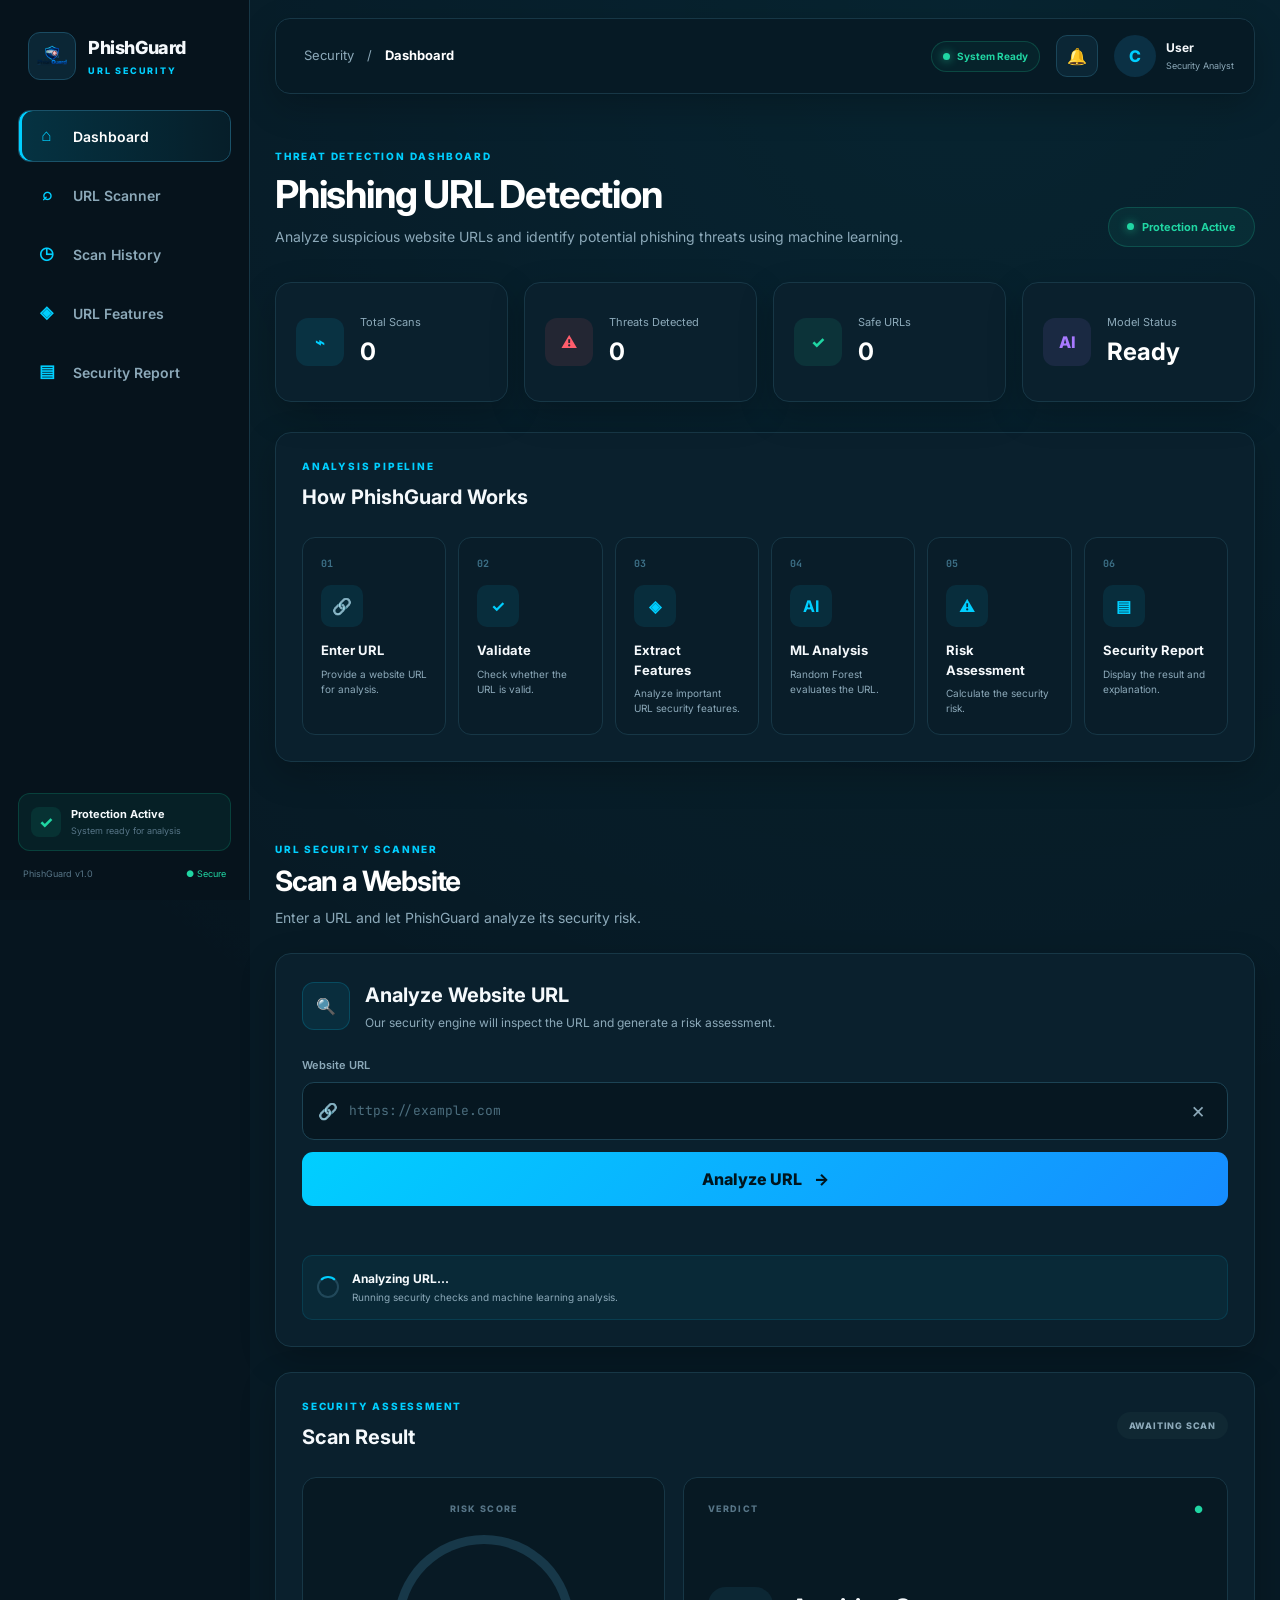
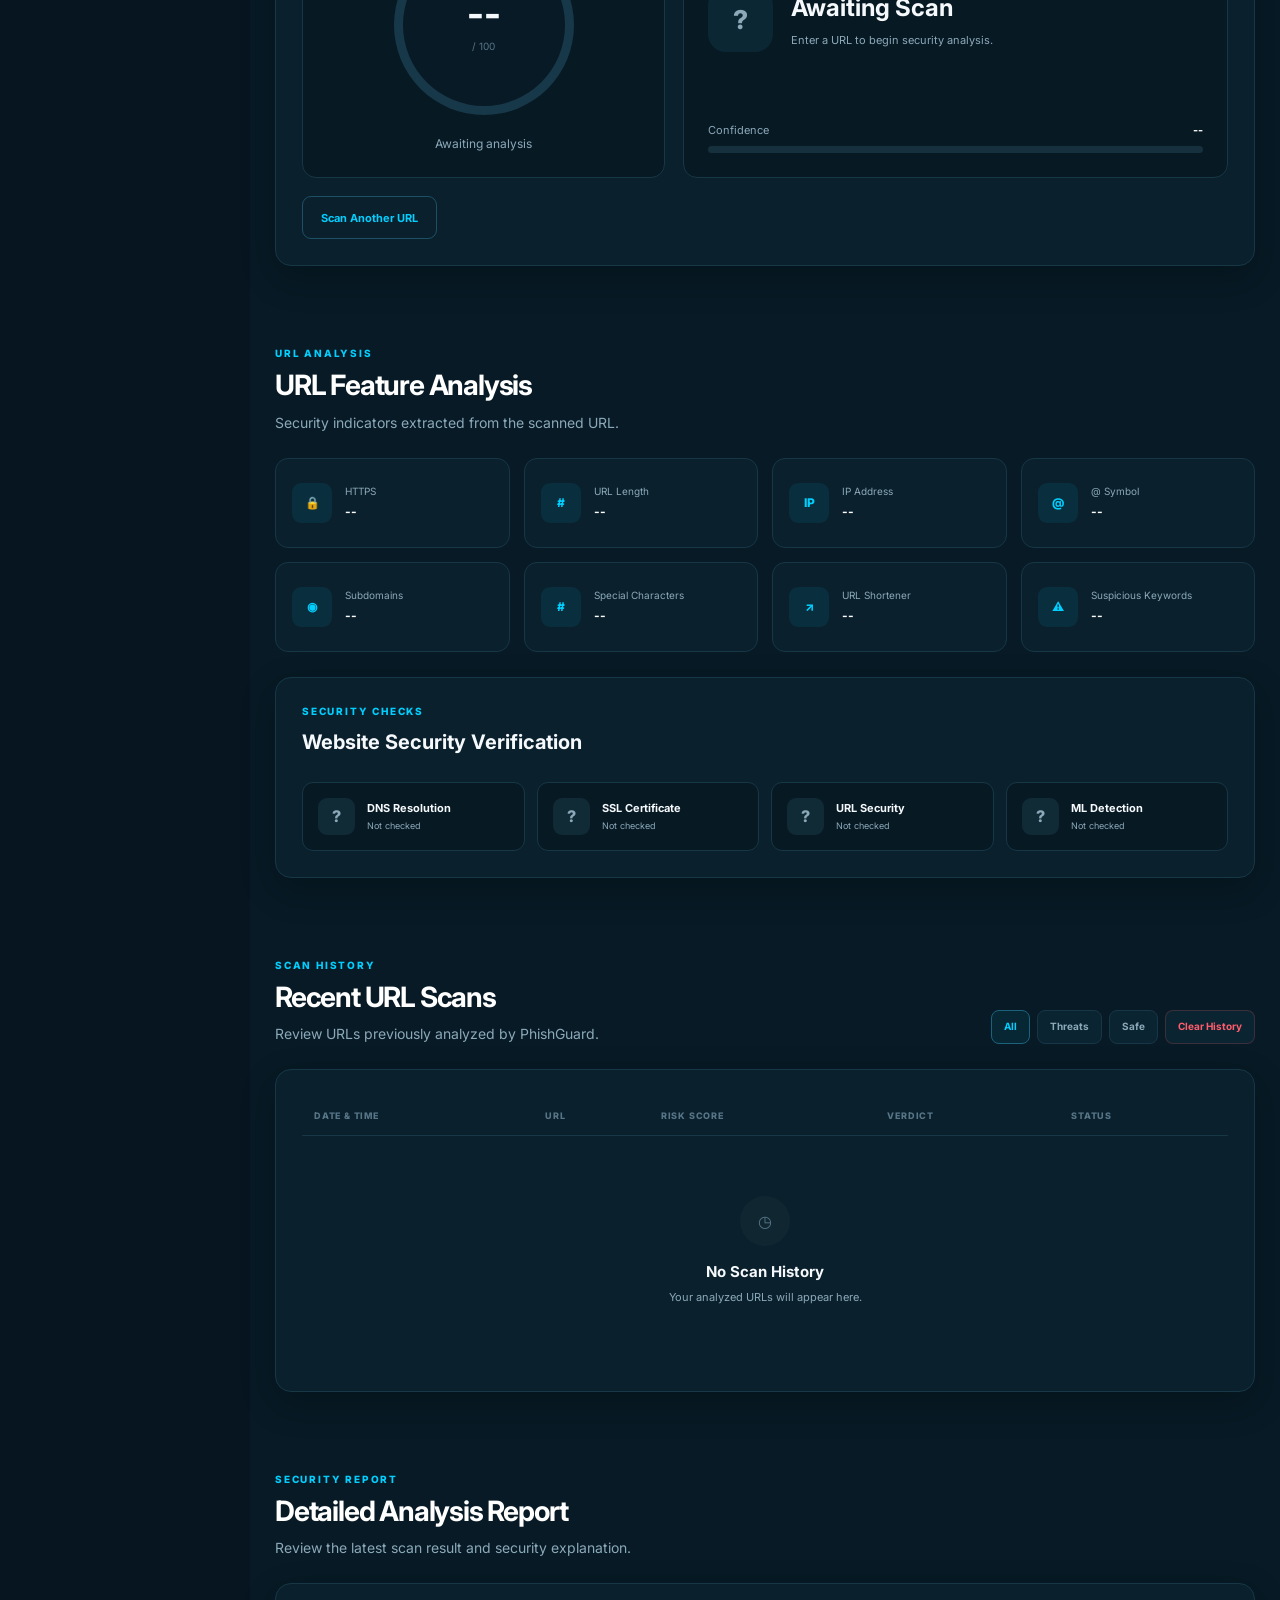
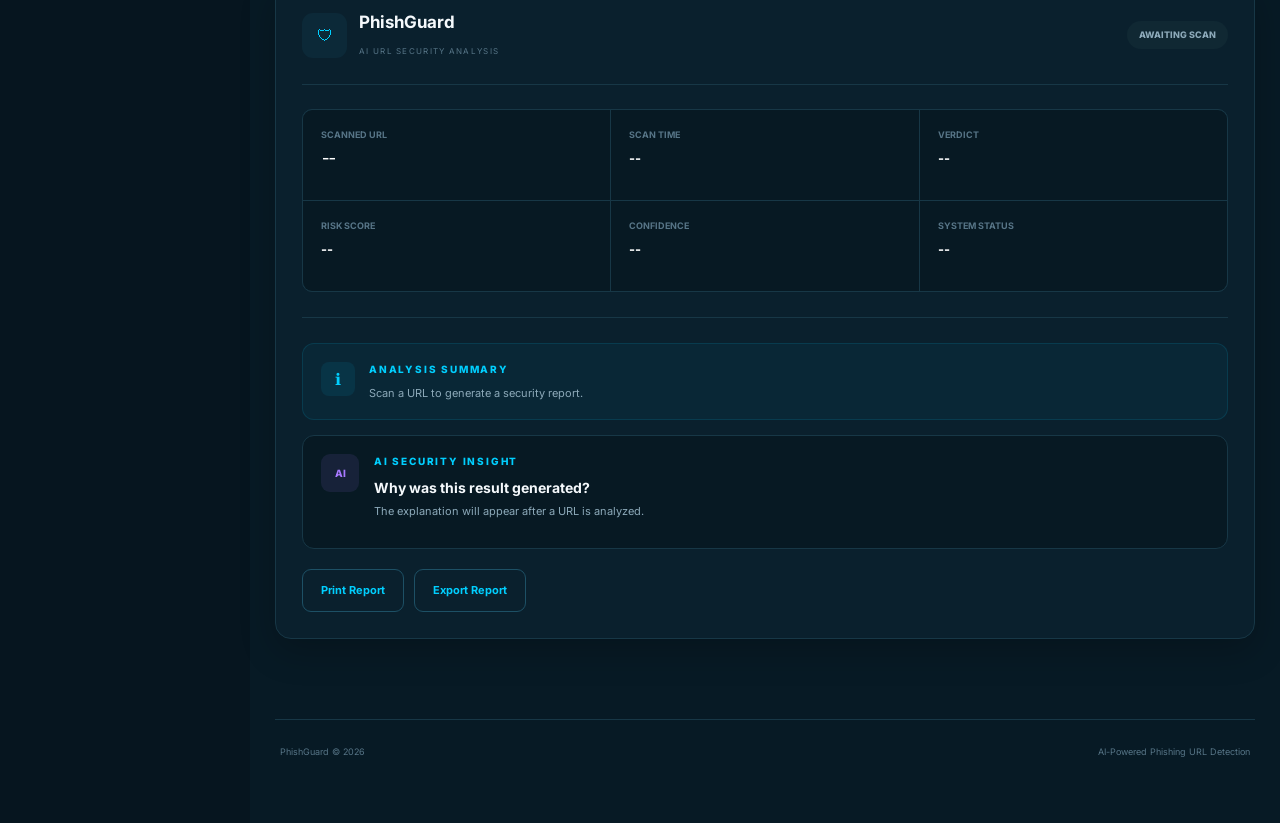
==== Frontend/index.html @ a1204cac "Add PhishGuard frontend and ML service" ====
<!DOCTYPE html>
<html lang="en">
<head>
    <meta charset="UTF-8">

    <meta
        name="viewport"
        content="width=device-width, initial-scale=1.0"
    >

    <title>PhishGuard | Phishing URL Detection</title>

    <meta
        name="description"
        content="PhishGuard AI-powered phishing URL detection and security analysis dashboard."
    >

    <link rel="stylesheet" href="style.css">

    <link
        rel="preconnect"
        href="https://fonts.googleapis.com"
    >

    <link
        rel="preconnect"
        href="https://fonts.gstatic.com"
        crossorigin
    >

    <link
        href="https://fonts.googleapis.com/css2?family=Inter:wght@400;500;600;700;800&family=JetBrains+Mono:wght@400;500;600&display=swap"
        rel="stylesheet"
    >
</head>

<body>

<div class="app">

    <!-- =====================================================
         SIDEBAR
    ====================================================== -->

    <aside class="sidebar">

        <div class="sidebar-inner">

            <!-- BRAND -->
            <div class="brand">

                <div class="brand-logo">
                    <img
                        src="assets/phishguard-logo.png"
                        alt="PhishGuard Logo"
                    >
                </div>

                <div class="brand-text">
                    <h1>PhishGuard</h1>
                    <span>URL SECURITY</span>
                </div>

            </div>


            <!-- NAVIGATION -->
            <nav class="navigation" aria-label="Main navigation">

                <a
                    href="#dashboard"
                    class="nav-item active"
                    data-section="dashboard"
                >
                    <span class="nav-icon">⌂</span>
                    <span class="nav-label">Dashboard</span>
                </a>


                <a
                    href="#scanner"
                    class="nav-item"
                    data-section="scanner"
                >
                    <span class="nav-icon">⌕</span>
                    <span class="nav-label">URL Scanner</span>
                </a>


                <a
                    href="#history"
                    class="nav-item"
                    data-section="history"
                >
                    <span class="nav-icon">◷</span>
                    <span class="nav-label">Scan History</span>
                </a>


                <a
                    href="#features"
                    class="nav-item"
                    data-section="features"
                >
                    <span class="nav-icon">◈</span>
                    <span class="nav-label">URL Features</span>
                </a>


                <a
                    href="#report"
                    class="nav-item"
                    data-section="report"
                >
                    <span class="nav-icon">▤</span>
                    <span class="nav-label">Security Report</span>
                </a>

            </nav>


            <!-- SIDEBAR STATUS -->
            <div class="sidebar-bottom">

                <div class="protection-card">

                    <div class="protection-icon">
                        ✓
                    </div>

                    <div>
                        <strong>Protection Active</strong>
                        <span>System ready for analysis</span>
                    </div>

                </div>


                <div class="sidebar-footer">

                    <span>PhishGuard v1.0</span>

                    <span class="secure-status">
                        ● Secure
                    </span>

                </div>

            </div>

        </div>

    </aside>



    <!-- =====================================================
         MAIN CONTENT
    ====================================================== -->

    <main class="main-content">


        <!-- =================================================
             TOP BAR
        ================================================== -->

        <header class="topbar">

            <div class="mobile-brand">
                <strong>PhishGuard</strong>
            </div>


            <div class="breadcrumb">

                <span>Security</span>

                <span>/</span>

                <strong id="breadcrumbCurrent">
                    Dashboard
                </strong>

            </div>


            <div class="topbar-right">

                <div class="system-status">

                    <span class="status-dot"></span>

                    <span>System Ready</span>

                </div>


                <button
                    type="button"
                    class="notification-btn"
                    title="Notifications"
                >
                    🔔
                </button>


                <div class="profile">

                    <div class="profile-avatar">
                        C
                    </div>

                    <div class="profile-info">

                        <strong>User</strong>

                        <span>Security Analyst</span>

                    </div>

                </div>

            </div>

        </header>



        <!-- =================================================
             PAGE CONTENT
        ================================================== -->

        <div class="page-content">


            <!-- =================================================
                 DASHBOARD
            ================================================== -->

            <section
                id="dashboard"
                class="page-section dashboard-section"
            >

                <div class="page-header">

                    <div>

                        <span class="section-label">
                            THREAT DETECTION DASHBOARD
                        </span>

                        <h2>
                            Phishing URL Detection
                        </h2>

                        <p>
                            Analyze suspicious website URLs and
                            identify potential phishing threats
                            using machine learning.
                        </p>

                    </div>

                    <div class="dashboard-status">

                        <span class="status-dot"></span>

                        <span>Protection Active</span>

                    </div>

                </div>


                <!-- STATISTICS -->

                <div class="stats-grid">

                    <div class="stat-card">

                        <div class="stat-icon blue">
                            ⌁
                        </div>

                        <div class="stat-content">

                            <span>Total Scans</span>

                            <strong id="totalScans">
                                0
                            </strong>

                        </div>

                    </div>


                    <div class="stat-card">

                        <div class="stat-icon red">
                            ⚠
                        </div>

                        <div class="stat-content">

                            <span>Threats Detected</span>

                            <strong id="threatsDetected">
                                0
                            </strong>

                        </div>

                    </div>


                    <div class="stat-card">

                        <div class="stat-icon green">
                            ✓
                        </div>

                        <div class="stat-content">

                            <span>Safe URLs</span>

                            <strong id="safeUrls">
                                0
                            </strong>

                        </div>

                    </div>


                    <div class="stat-card">

                        <div class="stat-icon purple">
                            AI
                        </div>

                        <div class="stat-content">

                            <span>Model Status</span>

                            <strong id="modelStatus">
                                Ready
                            </strong>

                        </div>

                    </div>

                </div>


                <!-- HOW IT WORKS -->

                <div class="content-card workflow-card">

                    <div class="card-heading">

                        <div>
                            <span class="section-label">
                                ANALYSIS PIPELINE
                            </span>

                            <h3>
                                How PhishGuard Works
                            </h3>
                        </div>

                    </div>


                    <div class="workflow-grid">

                        <div class="workflow-step">

                            <div class="step-number">01</div>

                            <div class="step-icon">🔗</div>

                            <h4>
                                Enter URL
                            </h4>

                            <p>
                                Provide a website URL for analysis.
                            </p>

                        </div>


                        <div class="workflow-step">

                            <div class="step-number">02</div>

                            <div class="step-icon">✓</div>

                            <h4>
                                Validate
                            </h4>

                            <p>
                                Check whether the URL is valid.
                            </p>

                        </div>


                        <div class="workflow-step">

                            <div class="step-number">03</div>

                            <div class="step-icon">◈</div>

                            <h4>
                                Extract Features
                            </h4>

                            <p>
                                Analyze important URL security features.
                            </p>

                        </div>


                        <div class="workflow-step">

                            <div class="step-number">04</div>

                            <div class="step-icon">AI</div>

                            <h4>
                                ML Analysis
                            </h4>

                            <p>
                                Random Forest evaluates the URL.
                            </p>

                        </div>


                        <div class="workflow-step">

                            <div class="step-number">05</div>

                            <div class="step-icon">⚠</div>

                            <h4>
                                Risk Assessment
                            </h4>

                            <p>
                                Calculate the security risk.
                            </p>

                        </div>


                        <div class="workflow-step">

                            <div class="step-number">06</div>

                            <div class="step-icon">▤</div>

                            <h4>
                                Security Report
                            </h4>

                            <p>
                                Display the result and explanation.
                            </p>

                        </div>

                    </div>

                </div>

            </section>



            <!-- =================================================
                 URL SCANNER
            ================================================== -->

            <section
                id="scanner"
                class="page-section"
            >

                <div class="section-title">

                    <span class="section-label">
                        URL SECURITY SCANNER
                    </span>

                    <h2>
                        Scan a Website
                    </h2>

                    <p>
                        Enter a URL and let PhishGuard analyze
                        its security risk.
                    </p>

                </div>


                <div class="content-card scanner-card">

                    <div class="scanner-heading">

                        <div class="scanner-icon">
                            🔍
                        </div>

                        <div>

                            <h3>
                                Analyze Website URL
                            </h3>

                            <p>
                                Our security engine will inspect
                                the URL and generate a risk assessment.
                            </p>

                        </div>

                    </div>


                    <div class="url-input-area">

                        <label for="urlInput">
                            Website URL
                        </label>

                        <div class="url-input-wrapper">

                            <span class="url-input-icon">
                                🔗
                            </span>

                            <input
                                type="text"
                                id="urlInput"
                                name="url"
                                placeholder="https://example.com"
                                autocomplete="off"
                                spellcheck="false"
                            >

                            <button
                                type="button"
                                id="clearInput"
                                class="clear-input"
                                title="Clear URL"
                            >
                                ×
                            </button>

                        </div>


                        <button
                            type="button"
                            id="analyzeBtn"
                            class="analyze-btn"
                        >

                            <span class="analyze-btn-text">
                                Analyze URL
                            </span>

                            <span class="analyze-btn-icon">
                                →
                            </span>

                        </button>

                    </div>


                    <!-- MESSAGE -->

                    <div
                        id="scannerMessage"
                        class="scanner-message"
                        aria-live="polite"
                    ></div>


                    <!-- LOADING -->

                    <div
                        id="scanLoading"
                        class="scan-loading"
                        hidden
                    >

                        <div class="loading-spinner"></div>

                        <div>

                            <strong>
                                Analyzing URL...
                            </strong>

                            <span>
                                Running security checks and machine learning analysis.
                            </span>

                        </div>

                    </div>

                </div>


                <!-- SCAN RESULT -->

                <div
                    id="scanResult"
                    class="content-card result-card"
                >

                    <div class="result-header">

                        <div>

                            <span class="section-label">
                                SECURITY ASSESSMENT
                            </span>

                            <h3>
                                Scan Result
                            </h3>

                        </div>

                        <span
                            id="resultStatus"
                            class="result-status awaiting"
                        >
                            AWAITING SCAN
                        </span>

                    </div>


                    <div class="assessment-grid">


                        <!-- RISK SCORE -->

                        <div class="risk-card">

                            <span class="card-label">
                                RISK SCORE
                            </span>

                            <div class="risk-gauge">

                                <div
                                    id="riskGauge"
                                    class="risk-gauge-circle"
                                >

                                    <div class="gauge-content">

                                        <strong id="riskScore">
                                            --
                                        </strong>

                                        <span>
                                            / 100
                                        </span>

                                    </div>

                                </div>

                            </div>

                            <span
                                id="riskLevel"
                                class="risk-level"
                            >
                                Awaiting analysis
                            </span>

                        </div>


                        <!-- VERDICT -->

                        <div class="verdict-card">

                            <div class="card-top">

                                <span class="card-label">
                                    VERDICT
                                </span>

                                <span
                                    id="verdictIndicator"
                                    class="live-indicator"
                                >
                                    ●
                                </span>

                            </div>


                            <div class="verdict-content">

                                <div
                                    id="verdictIcon"
                                    class="verdict-icon"
                                >
                                    ?
                                </div>

                                <div>

                                    <strong id="verdictText">
                                        Awaiting Scan
                                    </strong>

                                    <span id="verdictDescription">
                                        Enter a URL to begin security analysis.
                                    </span>

                                </div>

                            </div>


                            <div class="confidence-section">

                                <div class="confidence-header">

                                    <span>
                                        Confidence
                                    </span>

                                    <strong id="confidenceValue">
                                        --
                                    </strong>

                                </div>

                                <div class="progress-bar">

                                    <div
                                        id="confidenceFill"
                                        class="progress-fill"
                                        style="width: 0%"
                                    ></div>

                                </div>

                            </div>

                        </div>

                    </div>


                    <button
                        type="button"
                        id="scanAgainBtn"
                        class="secondary-btn"
                    >
                        Scan Another URL
                    </button>

                </div>

            </section>



            <!-- =================================================
                 URL FEATURES
            ================================================== -->

            <section
                id="features"
                class="page-section"
            >

                <div class="section-title">

                    <span class="section-label">
                        URL ANALYSIS
                    </span>

                    <h2>
                        URL Feature Analysis
                    </h2>

                    <p>
                        Security indicators extracted from the scanned URL.
                    </p>

                </div>


                <div class="features-grid">


                    <div class="feature-card">

                        <div class="feature-icon">
                            🔒
                        </div>

                        <div class="feature-content">

                            <span>
                                HTTPS
                            </span>

                            <strong id="featureHttpsStatus">
                                --
                            </strong>

                        </div>

                    </div>


                    <div class="feature-card">

                        <div class="feature-icon">
                            #
                        </div>

                        <div class="feature-content">

                            <span>
                                URL Length
                            </span>

                            <strong id="featureLengthStatus">
                                --
                            </strong>

                        </div>

                    </div>


                    <div class="feature-card">

                        <div class="feature-icon">
                            IP
                        </div>

                        <div class="feature-content">

                            <span>
                                IP Address
                            </span>

                            <strong id="featureIPStatus">
                                --
                            </strong>

                        </div>

                    </div>


                    <div class="feature-card">

                        <div class="feature-icon">
                            @
                        </div>

                        <div class="feature-content">

                            <span>
                                @ Symbol
                            </span>

                            <strong id="featureAtStatus">
                                --
                            </strong>

                        </div>

                    </div>


                    <div class="feature-card">

                        <div class="feature-icon">
                            ◉
                        </div>

                        <div class="feature-content">

                            <span>
                                Subdomains
                            </span>

                            <strong id="featureSubdomainStatus">
                                --
                            </strong>

                        </div>

                    </div>


                    <div class="feature-card">

                        <div class="feature-icon">
                            #
                        </div>

                        <div class="feature-content">

                            <span>
                                Special Characters
                            </span>

                            <strong id="featureSpecialStatus">
                                --
                            </strong>

                        </div>

                    </div>


                    <div class="feature-card">

                        <div class="feature-icon">
                            ↗
                        </div>

                        <div class="feature-content">

                            <span>
                                URL Shortener
                            </span>

                            <strong id="featureShortenerStatus">
                                --
                            </strong>

                        </div>

                    </div>


                    <div class="feature-card">

                        <div class="feature-icon">
                            ⚠
                        </div>

                        <div class="feature-content">

                            <span>
                                Suspicious Keywords
                            </span>

                            <strong id="featureKeywordsStatus">
                                --
                            </strong>

                        </div>

                    </div>

                </div>


                <!-- SECURITY CHECKS -->

                <div class="content-card security-checks-card">

                    <div class="card-heading">

                        <div>

                            <span class="section-label">
                                SECURITY CHECKS
                            </span>

                            <h3>
                                Website Security Verification
                            </h3>

                        </div>

                    </div>


                    <div class="security-checks-grid">


                        <div class="security-check-card">

                            <div
                                id="dnsCheckIcon"
                                class="security-check-icon"
                            >
                                ?
                            </div>

                            <div class="security-check-content">

                                <strong>
                                    DNS Resolution
                                </strong>

                                <span id="dnsCheckStatus">
                                    Not checked
                                </span>

                            </div>

                        </div>


                        <div class="security-check-card">

                            <div
                                id="sslCheckIcon"
                                class="security-check-icon"
                            >
                                ?
                            </div>

                            <div class="security-check-content">

                                <strong>
                                    SSL Certificate
                                </strong>

                                <span id="sslCheckStatus">
                                    Not checked
                                </span>

                            </div>

                        </div>


                        <div class="security-check-card">

                            <div
                                id="urlCheckIcon"
                                class="security-check-icon"
                            >
                                ?
                            </div>

                            <div class="security-check-content">

                                <strong>
                                    URL Security
                                </strong>

                                <span id="urlCheckStatus">
                                    Not checked
                                </span>

                            </div>

                        </div>


                        <div class="security-check-card">

                            <div
                                id="mlCheckIcon"
                                class="security-check-icon"
                            >
                                ?
                            </div>

                            <div class="security-check-content">

                                <strong>
                                    ML Detection
                                </strong>

                                <span id="mlCheckStatus">
                                    Not checked
                                </span>

                            </div>

                        </div>

                    </div>

                </div>

            </section>



            <!-- =================================================
                 HISTORY
            ================================================== -->

            <section
                id="history"
                class="page-section"
            >

                <div class="section-title history-heading">

                    <div>

                        <span class="section-label">
                            SCAN HISTORY
                        </span>

                        <h2>
                            Recent URL Scans
                        </h2>

                        <p>
                            Review URLs previously analyzed by PhishGuard.
                        </p>

                    </div>


                    <div class="history-actions">

                        <button
                            type="button"
                            id="historyAllBtn"
                            class="filter-btn active"
                            data-filter="all"
                        >
                            All
                        </button>

                        <button
                            type="button"
                            id="historyThreatBtn"
                            class="filter-btn"
                            data-filter="threat"
                        >
                            Threats
                        </button>

                        <button
                            type="button"
                            id="historySafeBtn"
                            class="filter-btn"
                            data-filter="safe"
                        >
                            Safe
                        </button>

                        <button
                            type="button"
                            id="clearHistoryBtn"
                            class="clear-history-btn"
                        >
                            Clear History
                        </button>

                    </div>

                </div>


                <div class="content-card history-card">

                    <div class="history-table-container">

                        <table class="history-table">

                            <thead>

                                <tr>

                                    <th>
                                        Date & Time
                                    </th>

                                    <th>
                                        URL
                                    </th>

                                    <th>
                                        Risk Score
                                    </th>

                                    <th>
                                        Verdict
                                    </th>

                                    <th>
                                        Status
                                    </th>

                                </tr>

                            </thead>


                            <tbody id="historyTableBody">

                                <!-- JavaScript inserts history rows here -->

                            </tbody>

                        </table>


                        <div
                            id="emptyHistory"
                            class="empty-history"
                        >

                            <div class="empty-history-icon">
                                ◷
                            </div>

                            <h3>
                                No Scan History
                            </h3>

                            <p>
                                Your analyzed URLs will appear here.
                            </p>

                        </div>

                    </div>

                </div>

            </section>



            <!-- =================================================
                 SECURITY REPORT
            ================================================== -->

            <section
                id="report"
                class="page-section"
            >

                <div class="section-title">

                    <span class="section-label">
                        SECURITY REPORT
                    </span>

                    <h2>
                        Detailed Analysis Report
                    </h2>

                    <p>
                        Review the latest scan result and security explanation.
                    </p>

                </div>


                <div class="content-card report-card">


                    <div class="report-header">

                        <div class="report-brand">

                            <div class="report-logo">
                                🛡
                            </div>

                            <div>

                                <h3>
                                    PhishGuard
                                </h3>

                                <span>
                                    AI URL SECURITY ANALYSIS
                                </span>

                            </div>

                        </div>


                        <div
                            id="reportBadge"
                            class="report-badge"
                        >
                            AWAITING SCAN
                        </div>

                    </div>


                    <div class="report-grid">


                        <div class="report-item">

                            <span>
                                Scanned URL
                            </span>

                            <strong
                                id="reportUrl"
                                class="mono"
                            >
                                --
                            </strong>

                        </div>


                        <div class="report-item">

                            <span>
                                Scan Time
                            </span>

                            <strong id="reportTime">
                                --
                            </strong>

                        </div>


                        <div class="report-item">

                            <span>
                                Verdict
                            </span>

                            <strong id="reportVerdict">
                                --
                            </strong>

                        </div>


                        <div class="report-item">

                            <span>
                                Risk Score
                            </span>

                            <strong id="reportRiskScore">
                                --
                            </strong>

                        </div>


                        <div class="report-item">

                            <span>
                                Confidence
                            </span>

                            <strong id="reportConfidence">
                                --
                            </strong>

                        </div>


                        <div class="report-item">

                            <span>
                                System Status
                            </span>

                            <strong id="reportStatus">
                                --
                            </strong>

                        </div>

                    </div>


                    <div class="report-divider"></div>


                    <!-- REPORT SUMMARY -->

                    <div class="report-explanation">

                        <div class="report-explanation-icon">
                            ℹ
                        </div>

                        <div>

                            <span class="section-label">
                                ANALYSIS SUMMARY
                            </span>

                            <p id="reportSummary">
                                Scan a URL to generate a security report.
                            </p>

                        </div>

                    </div>


                    <!-- AI EXPLANATION -->

                    <div class="explanation-section">

                        <div class="explanation-card">

                            <div class="explanation-icon">
                                AI
                            </div>

                            <div class="explanation-content">

                                <span class="section-label">
                                    AI SECURITY INSIGHT
                                </span>

                                <h4>
                                    Why was this result generated?
                                </h4>

                                <p id="aiExplanation">
                                    The explanation will appear after a URL
                                    is analyzed.
                                </p>


                                <ul
                                    id="reasonList"
                                    class="reason-list"
                                >
                                </ul>

                            </div>

                        </div>

                    </div>


                    <!-- REPORT ACTIONS -->

                    <div class="report-actions">

                        <button
                            type="button"
                            id="printReportBtn"
                            class="secondary-btn"
                        >
                            Print Report
                        </button>


                        <button
                            type="button"
                            id="exportReportBtn"
                            class="secondary-btn"
                        >
                            Export Report
                        </button>

                    </div>

                </div>

            </section>



            <!-- =================================================
                 FOOTER
            ================================================== -->

            <footer class="footer">

                <span>
                    PhishGuard © 2026
                </span>

                <span>
                    AI-Powered Phishing URL Detection
                </span>

            </footer>

        </div>

    </main>

</div>


<!-- =========================================================
     JAVASCRIPT
========================================================= -->

<script src="script.js"></script>

</body>
</html>
---- Frontend/style.css ----
/* =========================================================
   PHISHGUARD - COMPLETE FRONTEND STYLESHEET
   ========================================================= */

:root {
    --bg: #06151f;
    --bg-main: #071a25;
    --bg-card: #0a202d;
    --bg-card-hover: #0d2838;
    --sidebar: #06131c;
    --border: #173746;

    --cyan: #00cfff;
    --cyan-light: #28ddff;
    --blue: #168cff;

    --green: #20d6a3;
    --red: #ff5d6c;
    --yellow: #ffc857;
    --purple: #a879ff;

    --text: #f5f9fc;
    --text-secondary: #8ca9b9;
    --text-muted: #577587;

    --sidebar-width: 250px;

    --radius: 16px;
    --radius-small: 10px;

    --shadow: 0 12px 35px rgba(0, 0, 0, 0.22);
}


/* =========================================================
   RESET
   ========================================================= */

* {
    box-sizing: border-box;
    margin: 0;
    padding: 0;
}

html {
    scroll-behavior: smooth;
    scroll-padding-top: 90px;
}

body {
    min-height: 100vh;
    background: var(--bg);
    color: var(--text);
    font-family: "Inter", sans-serif;
    line-height: 1.5;
    overflow-x: hidden;
}

img {
    display: block;
    max-width: 100%;
}

button,
input {
    font: inherit;
}

button {
    cursor: pointer;
}

a {
    color: inherit;
    text-decoration: none;
}


/* =========================================================
   APP
   ========================================================= */

.app {
    display: flex;
    min-height: 100vh;
    width: 100%;
    background:
        radial-gradient(
            circle at 75% 0%,
            rgba(0, 207, 255, 0.07),
            transparent 30%
        ),
        var(--bg);
}


/* =========================================================
   SIDEBAR
   ========================================================= */

.sidebar {
    position: fixed;
    left: 0;
    top: 0;
    bottom: 0;

    width: var(--sidebar-width);

    background: var(--sidebar);

    border-right: 1px solid var(--border);

    z-index: 100;

    overflow: hidden;
}

.sidebar-inner {
    height: 100%;

    display: flex;
    flex-direction: column;

    padding: 28px 18px 20px;

    overflow-y: auto;
    overflow-x: hidden;
}


/* custom sidebar scrollbar */

.sidebar-inner::-webkit-scrollbar {
    width: 5px;
}

.sidebar-inner::-webkit-scrollbar-track {
    background: transparent;
}

.sidebar-inner::-webkit-scrollbar-thumb {
    background: #173b4d;
    border-radius: 10px;
}


/* =========================================================
   BRAND
   ========================================================= */

.brand {
    display: flex;
    align-items: center;
    gap: 12px;

    padding: 4px 10px 30px;
}

.brand-logo {
    width: 48px;
    height: 48px;

    display: flex;
    align-items: center;
    justify-content: center;

    flex-shrink: 0;

    background: #0b2635;

    border: 1px solid #1a4b62;

    border-radius: 12px;

    overflow: hidden;
}

.brand-logo img,
.phishguard-logo {
    width: 34px !important;
    height: 34px !important;

    max-width: 34px !important;
    max-height: 34px !important;

    object-fit: contain;

    position: static !important;
}

.brand-text h1 {
    font-size: 18px;
    font-weight: 800;
    letter-spacing: -0.4px;
}

.brand-text span {
    display: block;

    margin-top: 3px;

    color: var(--cyan);

    font-size: 9px;
    font-weight: 800;

    letter-spacing: 1.8px;
}


/* =========================================================
   NAVIGATION
   ========================================================= */

.navigation {
    display: flex;
    flex-direction: column;

    gap: 7px;

    width: 100%;
}

.nav-item {
    display: flex;
    align-items: center;

    gap: 13px;

    width: 100%;
    min-height: 52px;

    padding: 0 14px;

    border: 1px solid transparent;
    border-radius: 12px;

    color: var(--text-secondary);

    font-size: 14px;
    font-weight: 600;

    transition:
        background 0.2s ease,
        color 0.2s ease,
        border-color 0.2s ease,
        transform 0.2s ease;
}

.nav-item:hover {
    color: var(--text);
    background: #0b2635;
    border-color: #174357;
}

.nav-item.active {
    color: white;

    background:
        linear-gradient(
            90deg,
            rgba(0, 207, 255, 0.17),
            rgba(0, 207, 255, 0.06)
        );

    border-color: #1a5269;

    box-shadow:
        inset 3px 0 0 var(--cyan);
}

.nav-icon {
    width: 27px;
    height: 27px;

    display: flex;
    align-items: center;
    justify-content: center;

    color: var(--cyan);

    font-size: 17px;

    flex-shrink: 0;
}

.nav-label {
    white-space: nowrap;
}


/* =========================================================
   SIDEBAR BOTTOM
   ========================================================= */

.sidebar-bottom {
    margin-top: auto;

    padding-top: 30px;
}

.protection-card {
    display: flex;
    align-items: center;

    gap: 10px;

    padding: 12px;

    border-radius: 12px;

    background: rgba(20, 214, 163, 0.07);

    border: 1px solid rgba(20, 214, 163, 0.18);
}

.protection-icon {
    width: 30px;
    height: 30px;

    display: flex;
    align-items: center;
    justify-content: center;

    flex-shrink: 0;

    color: var(--green);

    background: rgba(20, 214, 163, 0.1);

    border-radius: 8px;

    font-weight: 800;
}

.protection-card strong {
    display: block;

    font-size: 11px;
}

.protection-card span {
    display: block;

    margin-top: 2px;

    color: var(--text-muted);

    font-size: 9px;
}

.sidebar-footer {
    display: flex;
    justify-content: space-between;

    margin-top: 16px;

    padding: 0 5px;

    color: var(--text-muted);

    font-size: 9px;
}

.secure-status {
    color: var(--green) !important;
}


/* =========================================================
   MAIN CONTENT
   ========================================================= */

.main-content {
    width: calc(100% - var(--sidebar-width));

    min-height: 100vh;

    margin-left: var(--sidebar-width);

    background:
        radial-gradient(
            circle at 70% 0%,
            rgba(0, 207, 255, 0.055),
            transparent 28%
        ),
        var(--bg-main);
}


/* =========================================================
   TOPBAR
   ========================================================= */

.topbar {
    position: sticky;
    top: 18px;

    z-index: 50;

    width: calc(100% - 50px);

    min-height: 76px;

    margin: 18px 25px 0;

    padding: 0 20px 0 28px;

    display: flex;
    align-items: center;
    justify-content: space-between;

    background: rgba(7, 26, 37, 0.93);

    border: 1px solid var(--border);

    border-radius: 15px;

    backdrop-filter: blur(15px);

    box-shadow: var(--shadow);
}

.breadcrumb {
    display: flex;
    align-items: center;
    gap: 13px;

    color: var(--text-secondary);

    font-size: 13px;
}

.breadcrumb strong {
    color: white;
}

.topbar-right {
    display: flex;
    align-items: center;
    gap: 16px;
}

.system-status {
    display: flex;
    align-items: center;
    gap: 7px;

    padding: 7px 11px;

    color: var(--green);

    border: 1px solid rgba(32, 214, 163, 0.2);

    background: rgba(32, 214, 163, 0.05);

    border-radius: 20px;

    font-size: 10px;
    font-weight: 700;
}

.status-dot {
    width: 7px;
    height: 7px;

    border-radius: 50%;

    background: var(--green);

    box-shadow: 0 0 10px rgba(32, 214, 163, 0.8);
}

.notification-btn {
    width: 42px;
    height: 42px;

    display: flex;
    align-items: center;
    justify-content: center;

    color: white;

    background: #0b2635;

    border: 1px solid #1a465a;

    border-radius: 11px;
}

.profile {
    display: flex;
    align-items: center;

    gap: 10px;
}

.profile-avatar {
    width: 42px;
    height: 42px;

    display: flex;
    align-items: center;
    justify-content: center;

    color: var(--cyan);

    background: #0b3044;

    border-radius: 50%;

    font-weight: 800;
}

.profile-info strong {
    display: block;

    font-size: 12px;
}

.profile-info span {
    display: block;

    margin-top: 2px;

    color: var(--text-secondary);

    font-size: 9px;
}

.mobile-brand {
    display: none;
}


/* =========================================================
   PAGE CONTENT
   ========================================================= */

.page-content {
    width: 100%;
    max-width: 1450px;

    margin: 0 auto;

    padding: 55px 25px 40px;
}

.page-section {
    scroll-margin-top: 105px;

    margin-bottom: 80px;
}

.page-header {
    display: flex;
    align-items: flex-end;
    justify-content: space-between;

    gap: 30px;

    margin-bottom: 35px;
}

.section-label {
    display: block;

    margin-bottom: 8px;

    color: var(--cyan);

    font-size: 10px;
    font-weight: 800;

    letter-spacing: 1.8px;
}

.page-header h2,
.section-title h2 {
    margin-bottom: 10px;

    color: white;

    font-size: clamp(28px, 3vw, 42px);

    line-height: 1.15;

    letter-spacing: -1.2px;
}

.page-header p,
.section-title p {
    max-width: 700px;

    color: var(--text-secondary);

    font-size: 14px;
}

.dashboard-status {
    display: flex;
    align-items: center;
    gap: 8px;

    padding: 11px 18px;

    color: var(--green);

    background: rgba(32, 214, 163, 0.07);

    border: 1px solid rgba(32, 214, 163, 0.2);

    border-radius: 25px;

    font-size: 11px;
    font-weight: 700;

    white-space: nowrap;
}


/* =========================================================
   STATS
   ========================================================= */

.stats-grid {
    display: grid;

    grid-template-columns: repeat(4, 1fr);

    gap: 16px;

    margin-bottom: 30px;
}

.stat-card {
    min-height: 120px;

    display: flex;
    align-items: center;

    gap: 16px;

    padding: 20px;

    background: var(--bg-card);

    border: 1px solid var(--border);

    border-radius: var(--radius);

    box-shadow: var(--shadow);

    transition:
        transform 0.2s ease,
        border-color 0.2s ease;
}

.stat-card:hover {
    transform: translateY(-3px);
    border-color: #20546a;
}

.stat-icon {
    width: 48px;
    height: 48px;

    display: flex;
    align-items: center;
    justify-content: center;

    flex-shrink: 0;

    border-radius: 12px;

    font-weight: 800;
    font-size: 16px;
}

.stat-icon.blue {
    color: var(--cyan);
    background: rgba(0, 207, 255, 0.1);
}

.stat-icon.red {
    color: var(--red);
    background: rgba(255, 93, 108, 0.1);
}

.stat-icon.green {
    color: var(--green);
    background: rgba(32, 214, 163, 0.1);
}

.stat-icon.purple {
    color: var(--purple);
    background: rgba(168, 121, 255, 0.1);
}

.stat-content span {
    display: block;

    color: var(--text-secondary);

    font-size: 11px;
}

.stat-content strong {
    display: block;

    margin-top: 4px;

    color: white;

    font-size: 24px;
}


/* =========================================================
   CONTENT CARDS
   ========================================================= */

.content-card {
    padding: 26px;

    background: var(--bg-card);

    border: 1px solid var(--border);

    border-radius: var(--radius);

    box-shadow: var(--shadow);
}

.card-heading {
    margin-bottom: 25px;
}

.card-heading h3,
.scanner-heading h3,
.result-header h3 {
    font-size: 20px;
}


/* =========================================================
   WORKFLOW
   ========================================================= */

.workflow-grid {
    display: grid;

    grid-template-columns: repeat(6, 1fr);

    gap: 12px;
}

.workflow-step {
    position: relative;

    min-height: 185px;

    padding: 18px;

    background: #091d29;

    border: 1px solid var(--border);

    border-radius: 13px;
}

.step-number {
    color: #3d7087;

    font-family: "JetBrains Mono", monospace;

    font-size: 10px;
    font-weight: 700;
}

.step-icon {
    width: 42px;
    height: 42px;

    margin: 14px 0;

    display: flex;
    align-items: center;
    justify-content: center;

    color: var(--cyan);

    background: rgba(0, 207, 255, 0.09);

    border-radius: 10px;

    font-weight: 700;
}

.workflow-step h4 {
    margin-bottom: 6px;

    font-size: 13px;
}

.workflow-step p {
    color: var(--text-secondary);

    font-size: 10px;
}


/* =========================================================
   SECTION TITLES
   ========================================================= */

.section-title {
    margin-bottom: 25px;
}

.section-title h2 {
    font-size: 28px;
}


/* =========================================================
   SCANNER
   ========================================================= */

.scanner-card {
    margin-bottom: 25px;
}

.scanner-heading {
    display: flex;
    align-items: center;

    gap: 15px;

    margin-bottom: 25px;
}

.scanner-icon {
    width: 48px;
    height: 48px;

    display: flex;
    align-items: center;
    justify-content: center;

    flex-shrink: 0;

    color: var(--cyan);

    background: rgba(0, 207, 255, 0.08);

    border: 1px solid rgba(0, 207, 255, 0.18);

    border-radius: 12px;
}

.scanner-heading p {
    margin-top: 4px;

    color: var(--text-secondary);

    font-size: 12px;
}

.url-input-area label {
    display: block;

    margin-bottom: 8px;

    color: var(--text-secondary);

    font-size: 11px;
    font-weight: 600;
}

.url-input-wrapper {
    position: relative;

    display: flex;
    align-items: center;

    width: 100%;
}

.url-input-icon {
    position: absolute;
    left: 16px;

    z-index: 2;

    color: var(--cyan);
}

#urlInput {
    width: 100%;

    height: 58px;

    padding: 0 100px 0 46px;

    color: white;

    background: #061721;

    border: 1px solid #1c4354;

    border-radius: 12px;

    outline: none;

    font-family: "JetBrains Mono", monospace;

    font-size: 13px;

    transition: border-color 0.2s ease;
}

#urlInput:focus {
    border-color: var(--cyan);

    box-shadow:
        0 0 0 3px rgba(0, 207, 255, 0.08);
}

#urlInput::placeholder {
    color: #4c6e7e;
}

.clear-input {
    position: absolute;
    right: 15px;

    width: 30px;
    height: 30px;

    display: flex;
    align-items: center;
    justify-content: center;

    color: var(--text-secondary);

    background: transparent;

    border: 0;

    font-size: 22px;
}

.analyze-btn {
    width: 100%;

    min-height: 54px;

    margin-top: 12px;

    display: flex;
    align-items: center;
    justify-content: center;

    gap: 12px;

    color: #00151e;

    background:
        linear-gradient(
            135deg,
            var(--cyan),
            var(--blue)
        );

    border: 0;

    border-radius: 11px;

    font-weight: 800;

    transition:
        transform 0.2s ease,
        box-shadow 0.2s ease;
}

.analyze-btn:hover {
    transform: translateY(-2px);

    box-shadow:
        0 8px 25px rgba(0, 207, 255, 0.22);
}

.analyze-btn:disabled {
    opacity: 0.55;

    cursor: not-allowed;

    transform: none;
}

.scanner-message {
    margin-top: 14px;

    min-height: 20px;

    color: var(--text-secondary);

    font-size: 12px;
}

.scan-loading {
    display: flex;
    align-items: center;

    gap: 13px;

    margin-top: 15px;

    padding: 14px;

    background: rgba(0, 207, 255, 0.05);

    border: 1px solid rgba(0, 207, 255, 0.12);

    border-radius: 10px;
}

.loading-spinner {
    width: 22px;
    height: 22px;

    border: 2px solid #21485a;

    border-top-color: var(--cyan);

    border-radius: 50%;

    animation: spin 0.8s linear infinite;
}

.scan-loading strong {
    display: block;

    font-size: 12px;
}

.scan-loading span {
    display: block;

    margin-top: 2px;

    color: var(--text-secondary);

    font-size: 10px;
}


/* =========================================================
   RESULT
   ========================================================= */

.result-card {
    display: block;
}

.result-header {
    display: flex;
    align-items: center;
    justify-content: space-between;

    margin-bottom: 25px;
}

.result-status {
    padding: 7px 12px;

    border-radius: 20px;

    font-size: 9px;
    font-weight: 800;

    letter-spacing: 0.8px;
}

.result-status.awaiting {
    color: var(--text-secondary);

    background: #102833;
}

.result-status.safe {
    color: var(--green);

    background: rgba(32, 214, 163, 0.1);
}

.result-status.danger {
    color: var(--red);

    background: rgba(255, 93, 108, 0.1);
}

.assessment-grid {
    display: grid;

    grid-template-columns: 0.8fr 1.2fr;

    gap: 18px;
}

.risk-card,
.verdict-card {
    min-height: 300px;

    padding: 24px;

    background: #071923;

    border: 1px solid var(--border);

    border-radius: 14px;
}

.card-label {
    display: block;

    color: var(--text-muted);

    font-size: 9px;
    font-weight: 800;

    letter-spacing: 1.3px;
}

.risk-card {
    display: flex;
    flex-direction: column;
    align-items: center;
    justify-content: center;
}

.risk-gauge {
    margin: 20px 0;
}

.risk-gauge-circle {
    width: 180px;
    height: 180px;

    display: flex;
    align-items: center;
    justify-content: center;

    border-radius: 50%;

    background:
        radial-gradient(
            circle,
            #081a25 58%,
            transparent 59%
        ),
        conic-gradient(
            var(--cyan) 0deg,
            #173849 0deg
        );

    position: relative;
}

.risk-gauge-circle::before {
    content: "";

    position: absolute;

    inset: 9px;

    border-radius: 50%;

    background: #081a25;
}

.gauge-content {
    position: relative;
    z-index: 1;

    text-align: center;
}

.gauge-content strong {
    display: block;

    font-size: 38px;

    line-height: 1;
}

.gauge-content span {
    color: var(--text-muted);

    font-size: 10px;
}

.risk-level {
    color: var(--text-secondary);

    font-size: 12px;
}

.verdict-card {
    display: flex;
    flex-direction: column;
}

.card-top {
    display: flex;
    justify-content: space-between;
}

.live-indicator {
    color: var(--green);

    font-size: 10px;
}

.verdict-content {
    flex: 1;

    display: flex;
    align-items: center;

    gap: 18px;
}

.verdict-icon {
    width: 65px;
    height: 65px;

    display: flex;
    align-items: center;
    justify-content: center;

    flex-shrink: 0;

    color: var(--text-secondary);

    background: #0c2734;

    border-radius: 18px;

    font-size: 26px;
    font-weight: 800;
}

.verdict-content strong {
    display: block;

    font-size: 24px;
}

.verdict-content span {
    display: block;

    margin-top: 6px;

    color: var(--text-secondary);

    font-size: 11px;
}

.confidence-section {
    margin-top: auto;
}

.confidence-header {
    display: flex;
    justify-content: space-between;

    margin-bottom: 8px;

    color: var(--text-secondary);

    font-size: 11px;
}

.confidence-header strong {
    color: white;
}

.progress-bar {
    width: 100%;
    height: 7px;

    overflow: hidden;

    background: #17303d;

    border-radius: 10px;
}

.progress-fill {
    height: 100%;

    background:
        linear-gradient(
            90deg,
            var(--cyan),
            var(--blue)
        );

    border-radius: inherit;

    transition: width 0.6s ease;
}

.secondary-btn {
    min-height: 43px;

    margin-top: 18px;

    padding: 0 18px;

    color: var(--cyan);

    background: transparent;

    border: 1px solid #1d5065;

    border-radius: 9px;

    font-size: 11px;
    font-weight: 700;
}

.secondary-btn:hover {
    background: rgba(0, 207, 255, 0.07);
}


/* =========================================================
   FEATURES
   ========================================================= */

.features-grid {
    display: grid;

    grid-template-columns: repeat(4, 1fr);

    gap: 14px;

    margin-bottom: 25px;
}

.feature-card {
    display: flex;
    align-items: center;

    gap: 13px;

    min-height: 90px;

    padding: 16px;

    background: var(--bg-card);

    border: 1px solid var(--border);

    border-radius: 13px;

    transition:
        transform 0.2s ease,
        border-color 0.2s ease;
}

.feature-card:hover {
    transform: translateY(-2px);

    border-color: #20546a;
}

.feature-icon {
    width: 40px;
    height: 40px;

    display: flex;
    align-items: center;
    justify-content: center;

    flex-shrink: 0;

    color: var(--cyan);

    background: rgba(0, 207, 255, 0.08);

    border-radius: 9px;

    font-size: 12px;
    font-weight: 800;
}

.feature-content span {
    display: block;

    color: var(--text-secondary);

    font-size: 10px;
}

.feature-content strong {
    display: block;

    margin-top: 4px;

    color: white;

    font-size: 12px;
}


/* =========================================================
   SECURITY CHECKS
   ========================================================= */

.security-checks-card {
    margin-top: 10px;
}

.security-checks-grid {
    display: grid;

    grid-template-columns: repeat(4, 1fr);

    gap: 12px;
}

.security-check-card {
    display: flex;
    align-items: center;

    gap: 12px;

    padding: 15px;

    background: #071923;

    border: 1px solid var(--border);

    border-radius: 11px;
}

.security-check-icon {
    width: 37px;
    height: 37px;

    display: flex;
    align-items: center;
    justify-content: center;

    flex-shrink: 0;

    color: var(--text-secondary);

    background: #102a36;

    border-radius: 9px;

    font-weight: 800;
}

.security-check-content strong {
    display: block;

    font-size: 11px;
}

.security-check-content span {
    display: block;

    margin-top: 3px;

    color: var(--text-secondary);

    font-size: 9px;
}


/* =========================================================
   HISTORY
   ========================================================= */

.history-heading {
    display: flex;
    justify-content: space-between;
    align-items: flex-end;

    gap: 20px;
}

.history-actions {
    display: flex;
    align-items: center;

    gap: 7px;

    flex-wrap: wrap;
}

.filter-btn,
.clear-history-btn {
    min-height: 34px;

    padding: 0 12px;

    color: var(--text-secondary);

    background: #0b2431;

    border: 1px solid var(--border);

    border-radius: 8px;

    font-size: 10px;
    font-weight: 700;
}

.filter-btn.active {
    color: var(--cyan);

    border-color: #1b637d;

    background: rgba(0, 207, 255, 0.07);
}

.clear-history-btn {
    color: var(--red);

    border-color: rgba(255, 93, 108, 0.2);
}

.history-table-container {
    overflow-x: auto;
}

.history-table {
    width: 100%;

    border-collapse: collapse;

    min-width: 700px;
}

.history-table th {
    padding: 13px 12px;

    text-align: left;

    color: var(--text-muted);

    border-bottom: 1px solid var(--border);

    font-size: 9px;
    font-weight: 800;

    text-transform: uppercase;

    letter-spacing: 0.8px;
}

.history-table td {
    padding: 15px 12px;

    color: var(--text-secondary);

    border-bottom: 1px solid rgba(23, 55, 70, 0.55);

    font-size: 10px;
}

.history-table td:nth-child(2) {
    max-width: 350px;

    color: white;

    font-family: "JetBrains Mono", monospace;

    overflow: hidden;
    text-overflow: ellipsis;
    white-space: nowrap;
}

.empty-history {
    padding: 60px 20px;

    text-align: center;
}

.empty-history-icon {
    width: 50px;
    height: 50px;

    margin: auto auto 15px;

    display: flex;
    align-items: center;
    justify-content: center;

    color: var(--text-muted);

    background: #102732;

    border-radius: 50%;
}

.empty-history h3 {
    font-size: 15px;
}

.empty-history p {
    margin-top: 5px;

    color: var(--text-secondary);

    font-size: 11px;
}


/* =========================================================
   REPORT
   ========================================================= */

.report-header {
    display: flex;
    align-items: center;
    justify-content: space-between;

    gap: 20px;

    padding-bottom: 24px;

    border-bottom: 1px solid var(--border);
}

.report-brand {
    display: flex;
    align-items: center;

    gap: 12px;
}

.report-logo {
    width: 45px;
    height: 45px;

    display: flex;
    align-items: center;
    justify-content: center;

    color: var(--cyan);

    background: #0c2938;

    border-radius: 11px;
}

.report-brand h3 {
    font-size: 17px;
}

.report-brand span {
    color: var(--text-muted);

    font-size: 8px;

    letter-spacing: 1.3px;
}

.report-badge {
    padding: 7px 12px;

    color: var(--text-secondary);

    background: #102833;

    border-radius: 20px;

    font-size: 9px;
    font-weight: 800;
}

.report-grid {
    display: grid;

    grid-template-columns: repeat(3, 1fr);

    gap: 1px;

    margin-top: 24px;

    background: var(--border);

    border: 1px solid var(--border);

    border-radius: 10px;

    overflow: hidden;
}

.report-item {
    min-height: 90px;

    padding: 18px;

    background: #071923;
}

.report-item span {
    display: block;

    color: var(--text-muted);

    font-size: 9px;
    font-weight: 700;

    text-transform: uppercase;
}

.report-item strong {
    display: block;

    margin-top: 8px;

    color: white;

    font-size: 13px;
}

.mono {
    font-family: "JetBrains Mono", monospace;

    word-break: break-all;
}

.report-divider {
    height: 1px;

    margin: 25px 0;

    background: var(--border);
}

.report-explanation {
    display: flex;

    gap: 14px;

    padding: 18px;

    background: rgba(0, 207, 255, 0.045);

    border: 1px solid rgba(0, 207, 255, 0.12);

    border-radius: 12px;
}

.report-explanation-icon {
    width: 34px;
    height: 34px;

    display: flex;
    align-items: center;
    justify-content: center;

    flex-shrink: 0;

    color: var(--cyan);

    background: rgba(0, 207, 255, 0.08);

    border-radius: 8px;
}

.report-explanation p {
    margin-top: 7px;

    color: var(--text-secondary);

    font-size: 11px;
}

.explanation-section {
    margin-top: 15px;
}

.explanation-card {
    display: flex;

    gap: 15px;

    padding: 18px;

    background: #071923;

    border: 1px solid var(--border);

    border-radius: 12px;
}

.explanation-icon {
    width: 38px;
    height: 38px;

    display: flex;
    align-items: center;
    justify-content: center;

    flex-shrink: 0;

    color: var(--purple);

    background: rgba(168, 121, 255, 0.1);

    border-radius: 9px;

    font-size: 10px;
    font-weight: 800;
}

.explanation-content h4 {
    margin: 5px 0;

    font-size: 14px;
}

.explanation-content p {
    color: var(--text-secondary);

    font-size: 11px;
}

.reason-list {
    margin-top: 10px;

    padding-left: 17px;

    color: var(--text-secondary);

    font-size: 10px;
}

.report-actions {
    display: flex;

    gap: 10px;

    flex-wrap: wrap;
}

.report-actions .secondary-btn {
    margin-top: 20px;
}


/* =========================================================
   FOOTER
   ========================================================= */

.footer {
    display: flex;
    justify-content: space-between;

    padding: 25px 5px;

    color: var(--text-muted);

    border-top: 1px solid var(--border);

    font-size: 9px;
}


/* =========================================================
   ANIMATIONS
   ========================================================= */

@keyframes spin {

    from {
        transform: rotate(0deg);
    }

    to {
        transform: rotate(360deg);
    }

}


/* =========================================================
   RESPONSIVE - TABLET
   ========================================================= */

@media (max-width: 1100px) {

    :root {
        --sidebar-width: 220px;
    }

    .stats-grid {
        grid-template-columns: repeat(2, 1fr);
    }

    .workflow-grid {
        grid-template-columns: repeat(3, 1fr);
    }

    .features-grid {
        grid-template-columns: repeat(2, 1fr);
    }

    .security-checks-grid {
        grid-template-columns: repeat(2, 1fr);
    }

}


/* =========================================================
   RESPONSIVE - MOBILE
   ========================================================= */

@media (max-width: 760px) {

    :root {
        --sidebar-width: 0px;
    }

    .sidebar {
        position: fixed;

        width: 250px;

        transform: translateX(-100%);

        transition: transform 0.25s ease;
    }

    .main-content {
        width: 100%;

        margin-left: 0;
    }

    .topbar {
        width: calc(100% - 20px);

        margin: 10px;

        min-height: 65px;

        padding: 0 14px;
    }

    .breadcrumb {
        display: none;
    }

    .mobile-brand {
        display: block;

        font-size: 15px;
    }

    .system-status {
        display: none;
    }

    .profile-info {
        display: none;
    }

    .page-content {
        padding: 35px 14px;
    }

    .page-header {
        align-items: flex-start;

        flex-direction: column;
    }

    .dashboard-status {
        width: 100%;

        justify-content: center;
    }

    .stats-grid {
        grid-template-columns: 1fr;
    }

    .workflow-grid {
        grid-template-columns: 1fr;
    }

    .assessment-grid {
        grid-template-columns: 1fr;
    }

    .features-grid {
        grid-template-columns: 1fr;
    }

    .security-checks-grid {
        grid-template-columns: 1fr;
    }

    .history-heading {
        align-items: flex-start;

        flex-direction: column;
    }

    .report-grid {
        grid-template-columns: 1fr;
    }

    .footer {
        flex-direction: column;

        gap: 8px;
    }

}


/* =========================================================
   SMALL MOBILE
   ========================================================= */

@media (max-width: 450px) {

    .content-card {
        padding: 18px;
    }

    .page-header h2 {
        font-size: 29px;
    }

    .risk-gauge-circle {
        width: 150px;
        height: 150px;
    }

    .gauge-content strong {
        font-size: 31px;
    }

}


/* =========================================================
   PRINT
   ========================================================= */

@media print {

    body {
        background: white;
        color: black;
    }

    .sidebar,
    .topbar,
    .footer,
    .report-actions {
        display: none !important;
    }

    .main-content {
        width: 100%;
        margin: 0;
    }

    .page-content {
        max-width: none;
        padding: 0;
    }

    .page-section:not(#report) {
        display: none !important;
    }

    .report-card {
        border: 0;
        box-shadow: none;
    }

}
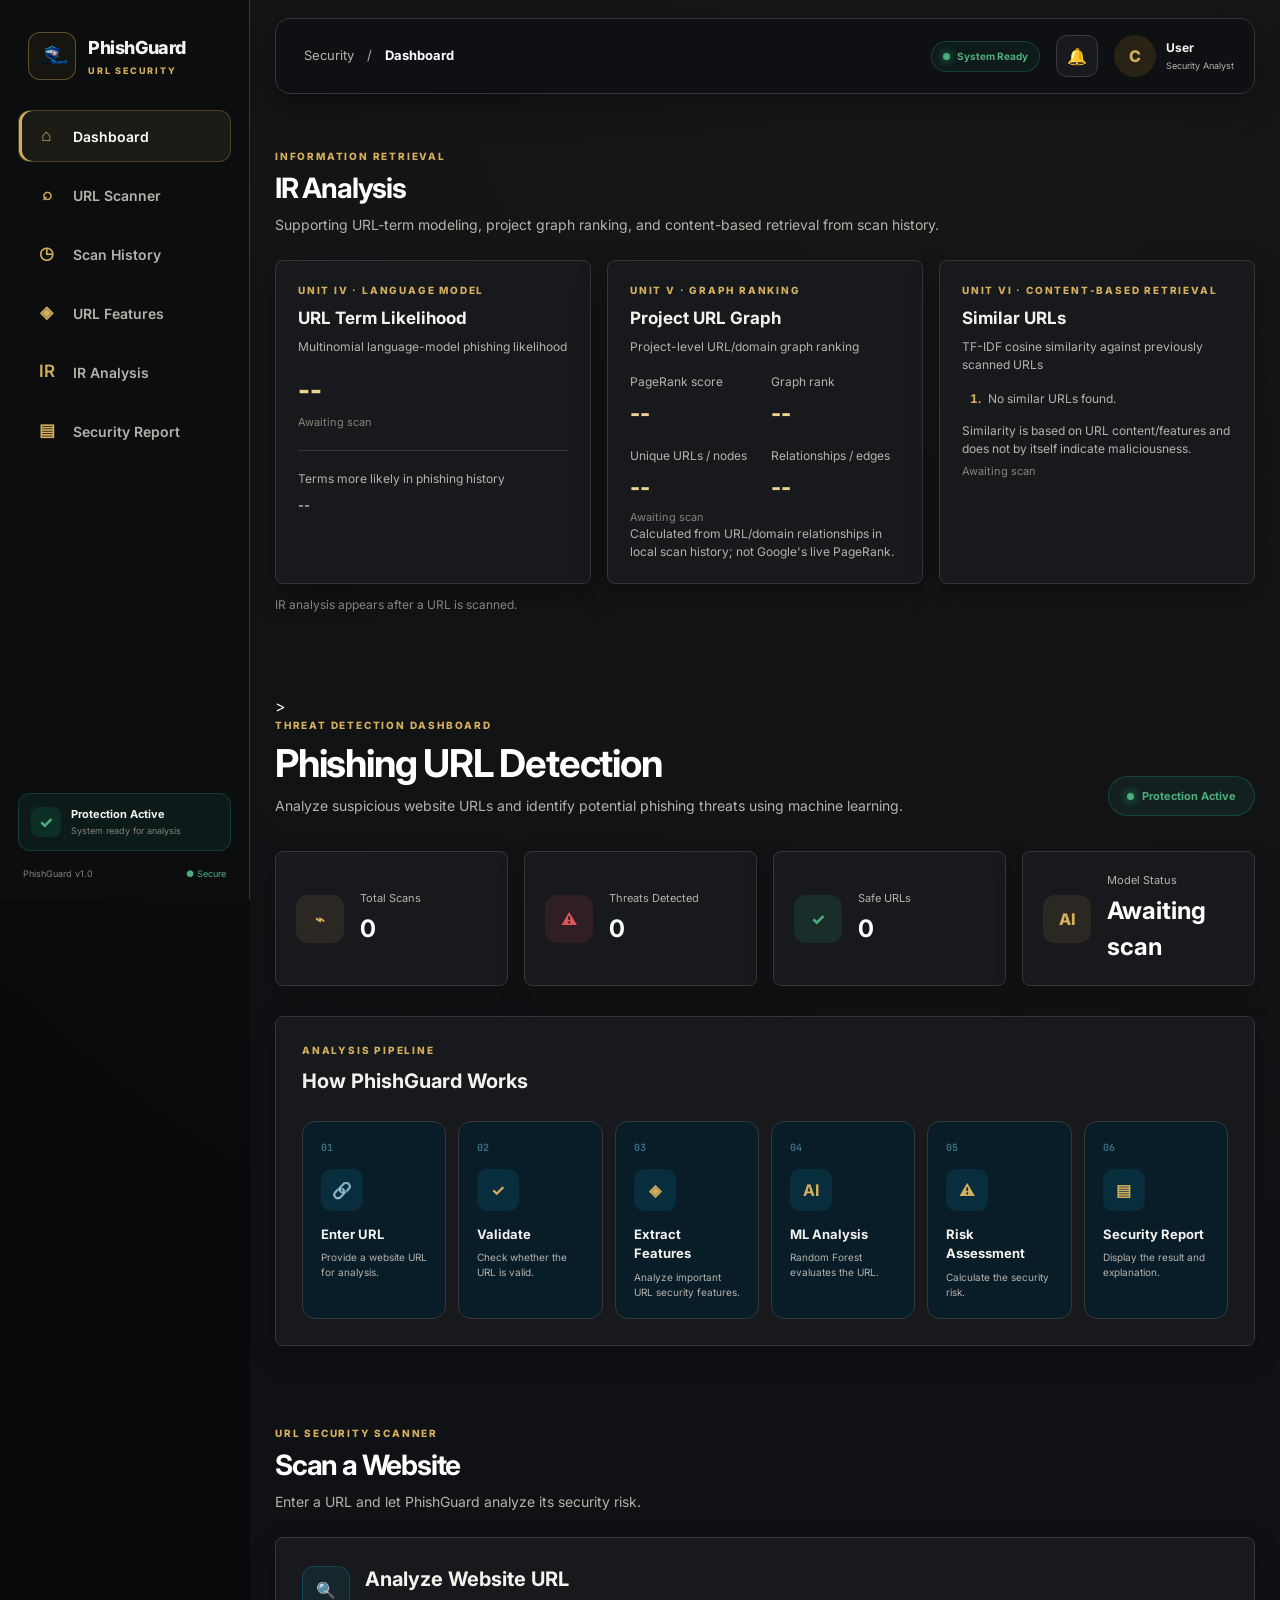
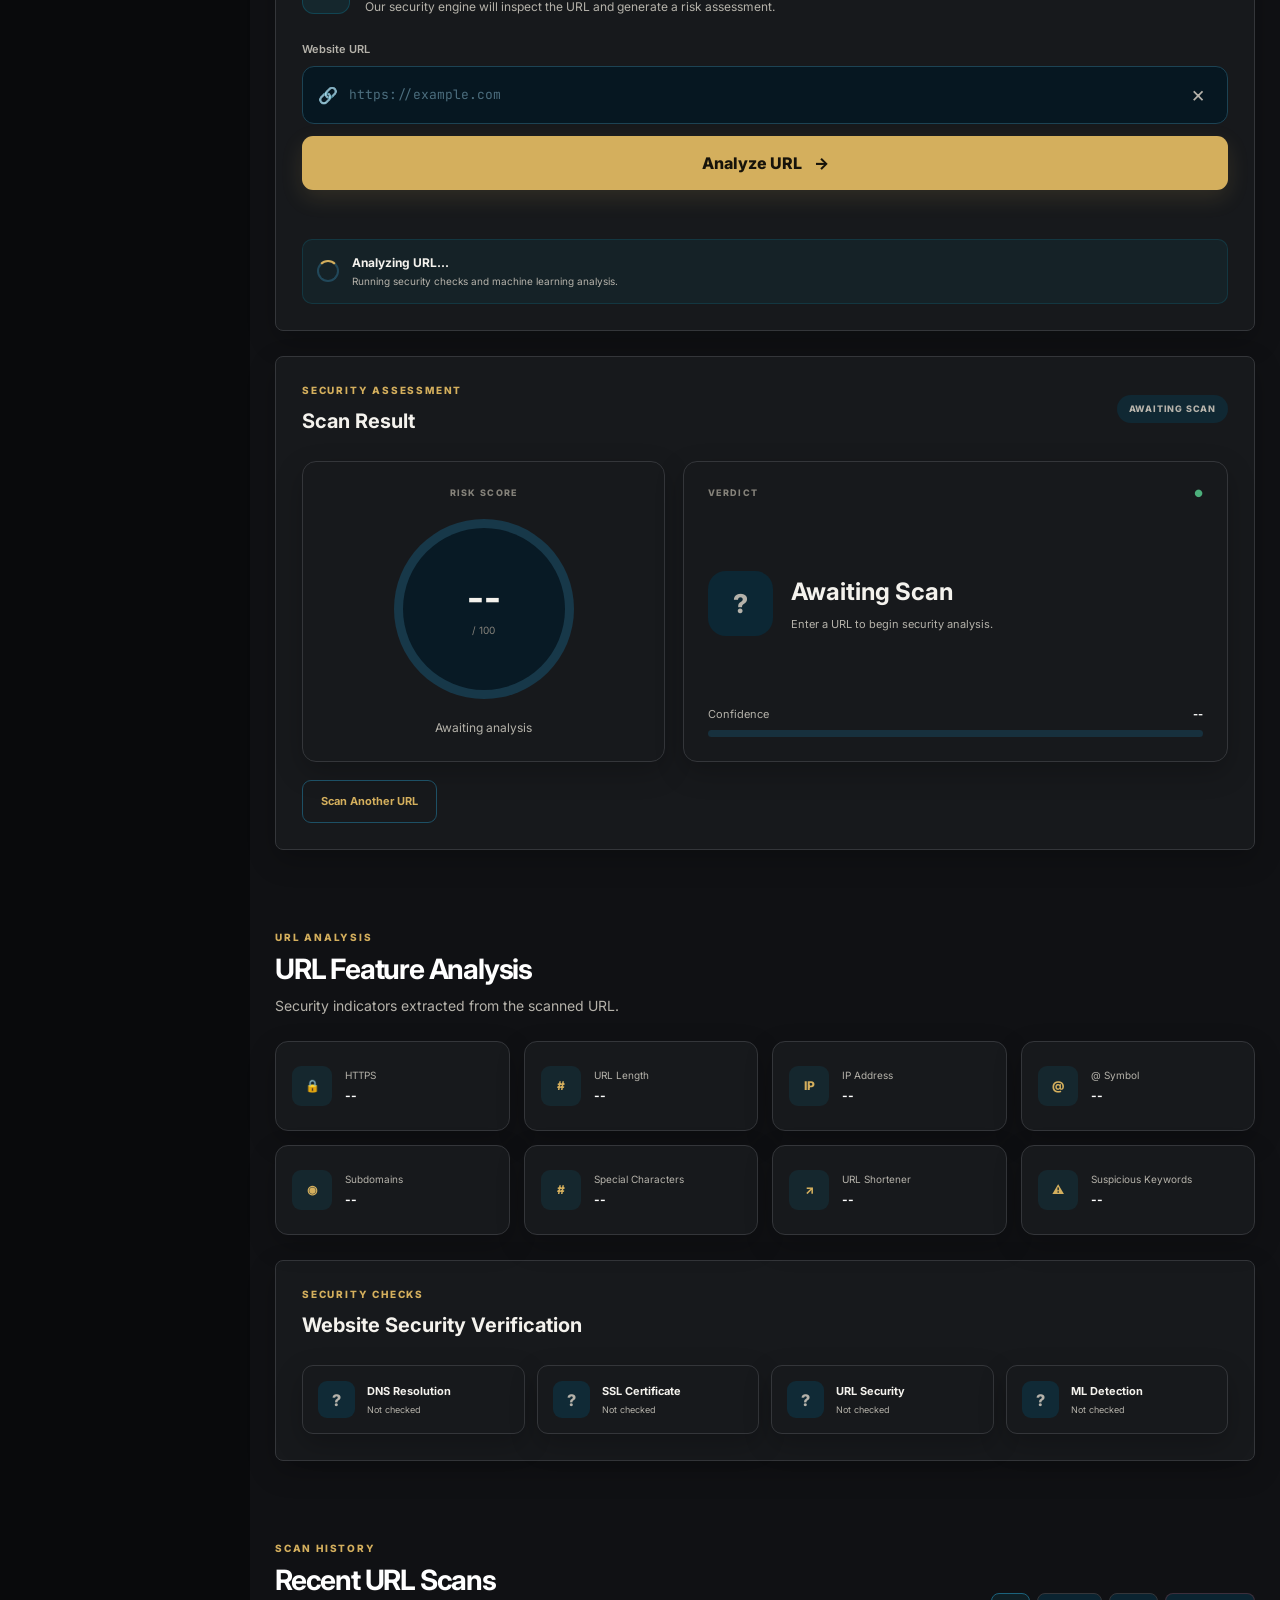
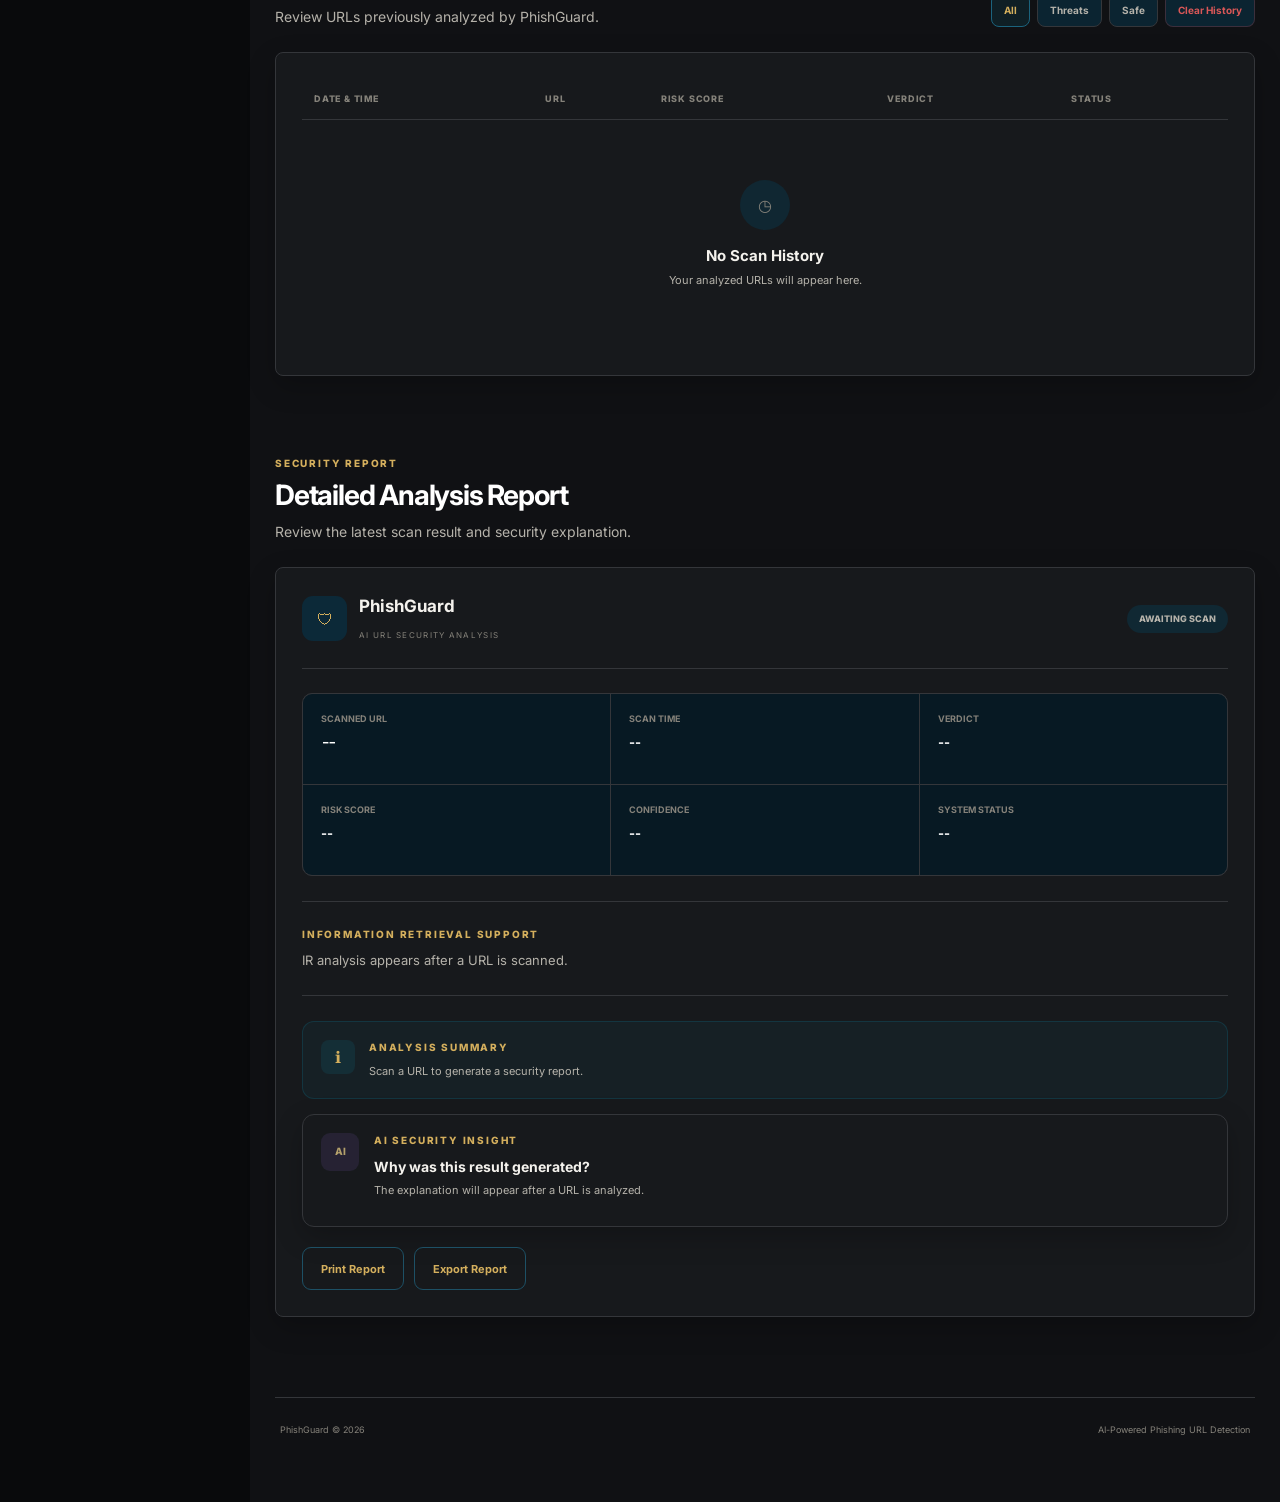
==== commit a8daa9ef: "Add IR analysis and stabilize PhishGuard frontend" ====
--- a/Frontend/index.html
+++ b/Frontend/index.html
@@ -15,7 +15,7 @@
         content="PhishGuard AI-powered phishing URL detection and security analysis dashboard."
     >
 
-    <link rel="stylesheet" href="style.css">
+    <link rel="stylesheet" href="style.css?v=ir-theme-2">
 
     <link
         rel="preconnect"
@@ -108,6 +108,16 @@
 
 
                 <a
+                    href="#ir-analysis"
+                    class="nav-item"
+                    data-section="ir-analysis"
+                >
+                    <span class="nav-icon">IR</span>
+                    <span class="nav-label">IR Analysis</span>
+                </a>
+
+
+                <a
                     href="#report"
                     class="nav-item"
                     data-section="report"
@@ -241,6 +251,85 @@
             <section
                 id="dashboard"
                 class="page-section dashboard-section"
+
+            <!-- =================================================
+                 INFORMATION RETRIEVAL ANALYSIS
+            ================================================== -->
+
+            <section
+                id="ir-analysis"
+                class="page-section"
+                aria-labelledby="irHeading"
+            >
+
+                <div class="section-title">
+
+                    <span class="section-label">INFORMATION RETRIEVAL</span>
+
+                    <h2 id="irHeading">IR Analysis</h2>
+
+                    <p>Supporting URL-term modeling, project graph ranking, and content-based retrieval from scan history.</p>
+
+                </div>
+
+                <div class="ir-analysis-grid">
+
+                    <article class="ir-analysis-card">
+                        <span class="section-label">UNIT IV · LANGUAGE MODEL</span>
+                        <h3>URL Term Likelihood</h3>
+                        <p class="ir-card-caption">Multinomial language-model phishing likelihood</p>
+                        <strong id="irLanguageScore" class="ir-metric">--</strong>
+                        <span id="irLanguageStatus" class="ir-substatus">Awaiting scan</span>
+                        <div class="ir-terms-block">
+                            <span>Terms more likely in phishing history</span>
+                            <p id="irSuspiciousTerms">--</p>
+                        </div>
+                    </article>
+
+                    <article class="ir-analysis-card">
+                        <span class="section-label">UNIT V · GRAPH RANKING</span>
+                        <h3>Project URL Graph</h3>
+                        <p class="ir-card-caption">Project-level URL/domain graph ranking</p>
+                        <div class="ir-rank-values">
+                            <div>
+                                <span>PageRank score</span>
+                                <strong id="irPageRankScore" class="ir-metric">--</strong>
+                            </div>
+                            <div>
+                                <span>Graph rank</span>
+                                <strong id="irPageRankRank" class="ir-metric">--</strong>
+                            </div>
+                            <div>
+                                <span>Unique URLs / nodes</span>
+                                <strong id="irGraphNodes" class="ir-metric">--</strong>
+                            </div>
+                            <div>
+                                <span>Relationships / edges</span>
+                                <strong id="irGraphEdges" class="ir-metric">--</strong>
+                            </div>
+                        </div>
+                        <span id="irPageRankStatus" class="ir-substatus">Awaiting scan</span>
+                        <p id="irGraphDetails" class="ir-card-caption">Calculated from URL/domain relationships in local scan history; not Google's live PageRank.</p>
+                    </article>
+
+                    <article class="ir-analysis-card ir-recommendations-card">
+                        <span class="section-label">UNIT VI · CONTENT-BASED RETRIEVAL</span>
+                        <h3>Similar URLs</h3>
+                        <p class="ir-card-caption">TF-IDF cosine similarity against previously scanned URLs</p>
+                        <ol id="irRecommendations" class="ir-recommendation-list">
+                            <li>No similar URLs found.</li>
+                        </ol>
+                        <p class="ir-card-caption ir-similarity-note">Similarity is based on URL content/features and does not by itself indicate maliciousness.</p>
+                        <span id="irRecommendationStatus" class="ir-substatus">Awaiting scan</span>
+                    </article>
+
+                </div>
+
+                <p id="irOverallStatus" class="ir-overall-status" aria-live="polite">IR analysis appears after a URL is scanned.</p>
+
+            </section>
+
+
             >
 
                 <div class="page-header">
@@ -346,7 +435,7 @@
                             <span>Model Status</span>
 
                             <strong id="modelStatus">
-                                Ready
+                                Awaiting scan
                             </strong>
 
                         </div>
@@ -1409,6 +1498,20 @@
 
                     <!-- REPORT SUMMARY -->
 
+                    <div class="report-ir-summary">
+
+                        <span class="section-label">
+                            INFORMATION RETRIEVAL SUPPORT
+                        </span>
+
+                        <p id="reportIRSummary">
+                            IR analysis appears after a URL is scanned.
+                        </p>
+
+                    </div>
+
+                    <div class="report-divider"></div>
+
                     <div class="report-explanation">
 
                         <div class="report-explanation-icon">
@@ -1525,7 +1628,7 @@
      JAVASCRIPT
 ========================================================= -->
 
-<script src="script.js"></script>
+<script src="script.js?v=scan-state-3"></script>
 
 </body>
 </html>
--- a/Frontend/style.css
+++ b/Frontend/style.css
@@ -3,32 +3,32 @@
    ========================================================= */
 
 :root {
-    --bg: #06151f;
-    --bg-main: #071a25;
-    --bg-card: #0a202d;
-    --bg-card-hover: #0d2838;
-    --sidebar: #06131c;
-    --border: #173746;
-
-    --cyan: #00cfff;
-    --cyan-light: #28ddff;
-    --blue: #168cff;
-
-    --green: #20d6a3;
-    --red: #ff5d6c;
-    --yellow: #ffc857;
-    --purple: #a879ff;
-
-    --text: #f5f9fc;
-    --text-secondary: #8ca9b9;
-    --text-muted: #577587;
+    --bg: #090a0c;
+    --bg-main: #101114;
+    --bg-card: #17191c;
+    --bg-card-hover: #202226;
+    --sidebar: #0c0d0f;
+    --border: #34363a;
+
+    --cyan: #d4af5d;
+    --cyan-light: #eed58f;
+    --blue: #b89042;
+
+    --green: #4caf7b;
+    --red: #d95757;
+    --yellow: #d9ab4c;
+    --purple: #b3a06b;
+
+    --text: #f4f2ed;
+    --text-secondary: #b5b2aa;
+    --text-muted: #85827a;
 
     --sidebar-width: 250px;
 
-    --radius: 16px;
-    --radius-small: 10px;
-
-    --shadow: 0 12px 35px rgba(0, 0, 0, 0.22);
+    --radius: 8px;
+    --radius-small: 6px;
+
+    --shadow: 0 12px 32px rgba(0, 0, 0, 0.3);
 }
 
 
@@ -2096,4 +2096,230 @@
         box-shadow: none;
     }
 
+}
+
+
+/* =========================================================
+   BLACK + GOLD BRANDING
+   ========================================================= */
+
+.app {
+    background:
+        radial-gradient(circle at 75% 0%, rgba(212, 175, 95, 0.045), transparent 30%),
+        var(--bg);
+}
+
+.main-content {
+    background:
+        radial-gradient(circle at 70% 0%, rgba(212, 175, 95, 0.04), transparent 28%),
+        var(--bg-main);
+}
+
+.nav-item:hover {
+    background: #17181a;
+    border-color: #403a2c;
+}
+
+.nav-item.active {
+    background: rgba(212, 175, 95, 0.09);
+    border-color: rgba(212, 175, 95, 0.25);
+}
+
+.brand-logo {
+    background: #17150f;
+    border-color: rgba(212, 175, 95, 0.38);
+}
+
+.topbar {
+    background: rgba(16, 17, 20, 0.96);
+}
+
+.notification-btn {
+    background: #191a1d;
+    border-color: #3a3b3e;
+}
+
+.profile-avatar {
+    color: var(--cyan);
+    background: #292316;
+}
+
+.stat-icon.blue,
+.stat-icon.purple {
+    color: var(--cyan);
+    background: rgba(212, 175, 95, 0.1);
+}
+
+.content-card,
+.stat-card,
+.risk-card,
+.verdict-card,
+.feature-card,
+.security-check-card,
+.explanation-card,
+.report-card {
+    background-color: var(--bg-card);
+    border-color: var(--border);
+    box-shadow: 0 10px 28px rgba(0, 0, 0, 0.22);
+}
+
+.analyze-btn {
+    color: #17130a;
+    background: var(--cyan);
+    box-shadow: 0 8px 22px rgba(212, 175, 95, 0.14);
+}
+
+.analyze-btn:hover {
+    background: var(--cyan-light);
+    box-shadow: 0 8px 24px rgba(212, 175, 95, 0.2);
+}
+
+.url-input-wrapper:focus-within {
+    border-color: var(--cyan);
+    box-shadow: 0 0 0 3px rgba(212, 175, 95, 0.1);
+}
+
+.ir-analysis-grid {
+    display: grid;
+    grid-template-columns: repeat(3, minmax(0, 1fr));
+    gap: 16px;
+}
+
+.ir-analysis-card {
+    min-width: 0;
+    padding: 22px;
+    background: var(--bg-card);
+    border: 1px solid var(--border);
+    border-radius: var(--radius);
+    box-shadow: var(--shadow);
+}
+
+.ir-analysis-card h3 {
+    margin-bottom: 6px;
+    color: var(--text);
+    font-size: 17px;
+}
+
+.ir-card-caption,
+.ir-rank-values span,
+.ir-terms-block > span {
+    color: var(--text-secondary);
+    font-size: 12px;
+}
+
+.ir-metric {
+    display: block;
+    margin-top: 14px;
+    color: var(--cyan-light);
+    font-size: 26px;
+    font-weight: 800;
+    overflow-wrap: anywhere;
+}
+
+.ir-substatus {
+    display: block;
+    margin-top: 5px;
+    color: var(--text-muted);
+    font-size: 11px;
+    overflow-wrap: anywhere;
+}
+
+.ir-terms-block {
+    margin-top: 20px;
+    padding-top: 14px;
+    border-top: 1px solid var(--border);
+}
+
+.ir-terms-block p {
+    margin-top: 7px;
+    color: var(--text);
+    font-size: 13px;
+    overflow-wrap: anywhere;
+}
+
+.ir-rank-values {
+    display: grid;
+    grid-template-columns: repeat(2, minmax(0, 1fr));
+    gap: 12px;
+    margin-top: 12px;
+}
+
+.ir-rank-values .ir-metric {
+    margin-top: 5px;
+    font-size: 22px;
+}
+
+.ir-recommendation-list {
+    display: flex;
+    flex-direction: column;
+    gap: 10px;
+    margin: 16px 0 0;
+    padding-left: 22px;
+}
+
+.ir-recommendation-list li {
+    padding-left: 4px;
+    color: var(--text-secondary);
+    font-size: 12px;
+}
+
+.ir-recommendation-list li::marker {
+    color: var(--cyan);
+    font-weight: 700;
+}
+
+.ir-recommendation-list li span {
+    display: block;
+}
+
+.ir-recommendation-list .ir-recommendation-url {
+    color: var(--text);
+    overflow-wrap: anywhere;
+}
+
+.ir-recommendation-list li strong {
+    display: block;
+    margin-top: 3px;
+    color: var(--cyan-light);
+}
+
+.ir-overall-status {
+    margin-top: 12px;
+    color: var(--text-muted);
+    font-size: 12px;
+}
+
+@media (max-width: 1100px) {
+    .ir-analysis-grid {
+        grid-template-columns: repeat(2, minmax(0, 1fr));
+    }
+
+    .ir-recommendations-card {
+        grid-column: 1 / -1;
+    }
+}
+
+@media (max-width: 760px) {
+    .ir-analysis-grid {
+        grid-template-columns: minmax(0, 1fr);
+    }
+
+    .ir-recommendations-card {
+        grid-column: auto;
+    }
+}
+
+.ir-similarity-note {
+    margin-top: 14px;
+}
+
+.report-ir-summary {
+    margin: 20px 0;
+}
+
+.report-ir-summary p {
+    color: var(--text-secondary);
+    font-size: 13px;
+    line-height: 1.6;
+    overflow-wrap: anywhere;
 }
